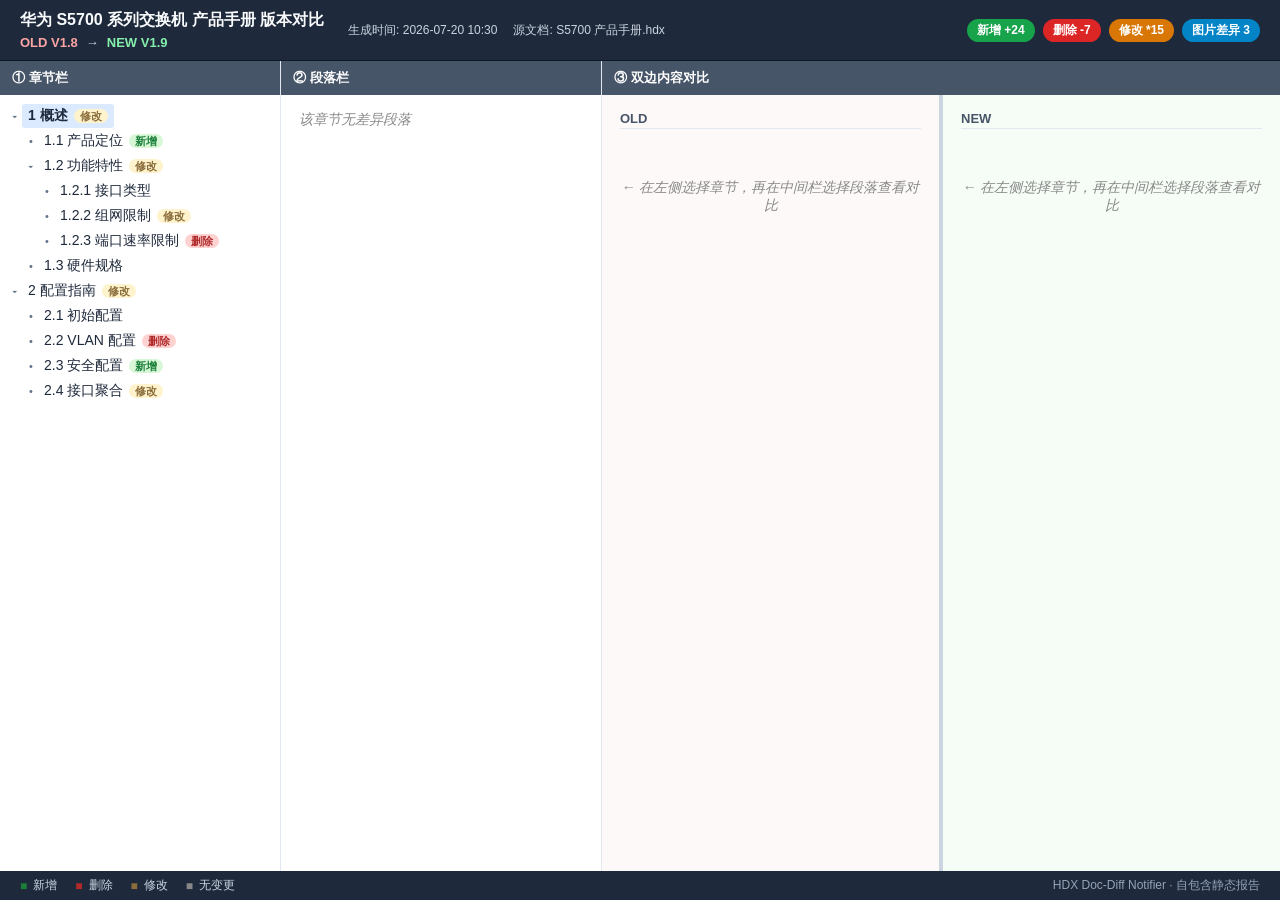
==== report/index.html @ 1964b765 "初始化 HDX 文档版本对比报告骨架 Co-authored-by: factory-droid[bot] <138933559+factory-droid[bot]@users.noreply.gi" ====
<!DOCTYPE html>
<html lang="zh-CN">
<head>
  <meta charset="UTF-8" />
  <meta name="viewport" content="width=device-width, initial-scale=1.0" />
  <title>HDX 文档版本对比报告</title>
  <link rel="stylesheet" href="css/report.css" />
</head>
<body>
  <header class="report-header">
    <div class="report-title">
      <h1 id="report-name">华为 S5700 产品手册 版本对比</h1>
      <div class="versions">
        <span class="version version-old" id="ver-old">OLD V1.8</span>
        <span class="arrow">→</span>
        <span class="version version-new" id="ver-new">NEW V1.9</span>
      </div>
    </div>
    <div class="report-meta">
      <span id="meta-time">生成时间: 2026-07-20 10:30</span>
      <span id="meta-doc">源文档: S5700 产品手册.hdx</span>
    </div>
    <div class="stat-badges" id="stat-badges">
      <span class="badge badge-add">新增 +24</span>
      <span class="badge badge-del">删除 -7</span>
      <span class="badge badge-chg">修改 *15</span>
      <span class="badge badge-img">图片差异 3</span>
    </div>
  </header>

  <main class="layout" id="layout">
    <!-- ① 章节栏 -->
    <aside class="pane pane-tree">
      <div class="pane-header">① 章节栏</div>
      <div class="pane-body">
        <ul class="tree" id="chapter-tree"></ul>
      </div>
      <div class="splitter" data-target="--tree-width"></div>
    </aside>

    <!-- ② 段落栏 -->
    <aside class="pane pane-list">
      <div class="pane-header">② 段落栏</div>
      <div class="pane-body">
        <ul class="paragraph-list" id="paragraph-list"></ul>
      </div>
      <div class="splitter" data-target="--list-width"></div>
    </aside>

    <!-- ③ 双边对比栏 -->
    <section class="pane pane-diff">
      <div class="pane-header">③ 双边内容对比</div>
      <div class="diff-scroll" id="diff-scroll">
        <div class="diff-pane" id="diff-old"></div>
        <div class="diff-divider"></div>
        <div class="diff-pane" id="diff-new"></div>
      </div>
    </section>
  </main>

  <footer class="report-footer">
    <div class="legend">
      <span class="legend-add">新增</span>
      <span class="legend-del">删除</span>
      <span class="legend-chg">修改</span>
      <span class="legend-keep">无变更</span>
    </div>
    <div class="footer-info">HDX Doc-Diff Notifier · 自包含静态报告</div>
  </footer>

  <script src="data/diff-data.js"></script>
  <script src="js/splitter.js"></script>
  <script src="js/scroll-sync.js"></script>
  <script src="js/report.js"></script>
</body>
</html>
---- report/css/report.css ----
* { box-sizing: border-box; margin: 0; padding: 0; }
:root {
  --tree-width: 280px;
  --list-width: 320px;
  --color-add: #1b7f3a;
  --bg-add: #d7f7d7;
  --color-del: #b02a2a;
  --bg-del: #ffd2d2;
  --color-chg: #8a6d3b;
  --bg-chg: #fff3cd;
  --color-keep-text: #888;
  --header-bg: #1e293b;
  --header-fg: #f8fafc;
  --pane-header-bg: #475569;
  --pane-header-fg: #fff;
  --pane-bg: #ffffff;
  --border: #e2e8f0;
  --row-hover: #f1f5f9;
  --active-bg: #dbeafe;
  --active-border: #2563eb;
}

html, body {
  height: 100%;
  font-family: 'Microsoft YaHei', 'PingFang SC', '微軟正黑體', -apple-system, sans-serif;
  font-size: 14px;
  color: #1e293b;
  background: #f8fafc;
}
body {
  display: flex;
  flex-direction: column;
  height: 100vh;
  overflow: hidden;
}

/* ==== Header ==== */
.report-header {
  background: var(--header-bg);
  color: var(--header-fg);
  padding: 10px 20px;
  display: flex;
  align-items: center;
  gap: 24px;
  flex-shrink: 0;
  border-bottom: 1px solid #0f172a;
}
.report-title h1 { font-size: 16px; font-weight: 600; margin-bottom: 4px; }
.versions { display: flex; align-items: center; gap: 8px; font-size: 13px; }
.version-old { color: #fca5a5; font-weight: 600; }
.version-new { color: #86efac; font-weight: 600; }
.arrow { color: #cbd5e1; }
.report-meta { display: flex; gap: 16px; font-size: 12px; color: #cbd5e1; }
.stat-badges { display: flex; gap: 8px; margin-left: auto; }
.badge {
  display: inline-block;
  padding: 3px 10px;
  border-radius: 12px;
  font-size: 12px;
  font-weight: 600;
  color: #fff;
}
.badge-add { background: #16a34a; }
.badge-del { background: #dc2626; }
.badge-chg { background: #d97706; }
.badge-img { background: #0284c7; }

/* ==== 3-col layout ==== */
.layout {
  flex: 1;
  display: grid;
  grid-template-columns: var(--tree-width) var(--list-width) 1fr;
  overflow: hidden;
  min-height: 0;
  background: #e2e8f0;
  gap: 1px;
}
.pane {
  display: flex;
  flex-direction: column;
  background: var(--pane-bg);
  min-width: 0;
  min-height: 0;
  position: relative;
  overflow: hidden;
}
.pane-header {
  background: var(--pane-header-bg);
  color: var(--pane-header-fg);
  padding: 8px 12px;
  font-size: 13px;
  font-weight: 600;
  flex-shrink: 0;
}
.pane-body { flex: 1; overflow: auto; padding: 8px; min-height: 0; }

/* Splitter */
.splitter {
  position: absolute;
  top: 0;
  right: -2px;
  width: 5px;
  height: 100%;
  cursor: col-resize;
  background: transparent;
  z-index: 6;
}
.splitter:hover, .splitter.dragging { background: rgba(59,130,246,0.45); }

/* ==== Chapter tree ==== */
.tree, .tree ul { list-style: none; padding-left: 0; }
.tree ul { padding-left: 16px; }
.tree > ul { padding-left: 0; }
.tree-node { margin: 1px 0; }
.tree-toggle {
  display: inline-block;
  width: 14px;
  text-align: center;
  cursor: pointer;
  color: #64748b;
  font-size: 11px;
  user-select: none;
}
.tree-toggle.empty::before { content: '•'; }
.tree-toggle.expanded::before { content: '▾'; }
.tree-toggle.collapsed::before { content: '▸'; }

.tree-label {
  display: inline-block;
  padding: 3px 6px;
  cursor: pointer;
  border-radius: 3px;
  user-select: none;
}
.tree-label:hover { background: var(--row-hover); }
.tree-label.active { background: var(--active-bg); font-weight: 600; }
.tree-label.has-diff::after {
  content: attr(data-badge);
  margin-left: 6px;
  font-size: 11px;
  padding: 1px 6px;
  border-radius: 8px;
  font-weight: 600;
}
.tree-label.status-add::after { background: var(--bg-add); color: var(--color-add); }
.tree-label.status-del::after { background: var(--bg-del); color: var(--color-del); }
.tree-label.status-chg::after { background: var(--bg-chg); color: var(--color-chg); }

/* ==== Paragraph list ==== */
.paragraph-list { list-style: none; padding: 0; }
.paragraph-item {
  padding: 8px 10px;
  border-radius: 4px;
  cursor: pointer;
  border-left: 3px solid transparent;
  margin-bottom: 4px;
  display: flex;
  align-items: center;
  gap: 6px;
}
.paragraph-item:hover { background: var(--row-hover); }
.paragraph-item.active {
  background: var(--active-bg);
  border-left-color: var(--active-border);
}
.paragraph-type {
  display: inline-block;
  font-size: 10px;
  padding: 1px 6px;
  border-radius: 3px;
  font-weight: 600;
  background: #e2e8f0;
  color: #475569;
  flex-shrink: 0;
}
.paragraph-type.type-heading { background: #fde68a; color: #8a6d3b; }
.paragraph-type.type-text    { background: #dbeafe; color: #1e40af; }
.paragraph-type.type-table   { background: #d4f8d4; color: var(--color-add); }
.paragraph-type.type-image   { background: #f9a8d4; color: #9d174d; }
.paragraph-title { font-size: 13px; flex: 1; }
.paragraph-status {
  font-size: 11px;
  padding: 1px 6px;
  border-radius: 3px;
  font-weight: 600;
  flex-shrink: 0;
}
.paragraph-status.s-add { background: var(--bg-add); color: var(--color-add); }
.paragraph-status.s-del { background: var(--bg-del); color: var(--color-del); }
.paragraph-status.s-chg { background: var(--bg-chg); color: var(--color-chg); }
.paragraph-status.s-keep { background: #e2e8f0; color: var(--color-keep-text); }
.list-empty { color: #888; font-style: italic; padding: 8px 10px; }

/* ==== Diff pane (left/right) ==== */
.pane-diff { display: flex; flex-direction: column; }
.diff-scroll {
  flex: 1;
  display: grid;
  grid-template-columns: 1fr 4px 1fr;
  overflow: hidden;
  min-height: 0;
}
.diff-pane {
  overflow-y: auto;
  padding: 14px 18px;
  height: 100%;
  background: #fff;
}
#diff-old { background: #fef9f9; }
#diff-new { background: #f6fdf6; }
.diff-divider { background: #cbd5e1; }
.diff-pane-title {
  font-weight: 600;
  font-size: 13px;
  margin-bottom: 10px;
  color: #475569;
  position: sticky;
  top: -14px;
  background: #fff;
  padding: 2px 0;
  border-bottom: 1px solid var(--border);
  z-index: 3;
}
#diff-old .diff-pane-title { background: #fef9f9; }
#diff-new .diff-pane-title { background: #f6fdf6; }

.diff-empty {
  color: var(--color-keep-text);
  font-style: italic;
  text-align: center;
  padding: 40px 0;
}
.diff-block {
  margin-bottom: 14px;
  padding: 12px;
  border: 1px solid var(--border);
  border-radius: 4px;
  background: #fff;
}
.diff-block.type-heading { background: #fffdf0; border-color: #fde68a; }
.diff-block.type-table  { background: #f6fdf6; border-color: #bbf7d0; }
.diff-block.type-image  { background: #fdf2f8; border-color: #f9a8d4; }
.diff-block.type-text   { background: #fff; }
.diff-block-meta {
  font-size: 11px;
  color: #64748b;
  margin-bottom: 8px;
  padding-bottom: 6px;
  border-bottom: 1px dashed var(--border);
}
.diff-block-meta strong { color: #475569; }

/* Heading rendered diff */
h3.diff-h { font-size: 16px; margin: 4px 0; line-height: 1.5; }
h4.diff-h { font-size: 14px; margin: 4px 0; }
p.diff-p { margin: 6px 0; line-height: 1.6; }

/* Inline diff highlights */
.add { background: var(--bg-add); color: var(--color-add); border-radius: 2px; }
.del { background: var(--bg-del); color: var(--color-del); text-decoration: line-through; border-radius: 2px; }
.chg { background: var(--bg-chg); color: var(--color-chg); border-radius: 2px; }

/* Tables */
table.data-table {
  border-collapse: collapse;
  width: 100%;
  font-size: 12px;
  margin: 6px 0;
}
table.data-table caption {
  text-align: left;
  font-weight: 600;
  margin-bottom: 4px;
  color: #475569;
  font-size: 13px;
}
table.data-table th, table.data-table td {
  border: 1px solid var(--border);
  padding: 5px 8px;
  text-align: left;
  vertical-align: top;
}
table.data-table th { background: #f1f5f9; font-weight: 600; }
td.cell-add { background: var(--bg-add); }
td.cell-del { background: var(--bg-del); }
td.cell-chg { background: var(--bg-chg); }
td.cell-empty { color: #cbd5e1; text-align: center; font-style: italic; }

/* Image block */
.image-block { text-align: center; }
.image-block img {
  max-width: 100%;
  border: 1px solid var(--border);
  border-radius: 4px;
  display: block;
  margin: 0 auto;
}
.image-caption { font-size: 12px; color: #64748b; margin-top: 6px; }
.image-tag-row { margin-top: 8px; display: flex; justify-content: center; gap: 8px; }
.image-status {
  display: inline-block;
  padding: 2px 10px;
  border-radius: 12px;
  font-size: 11px;
  font-weight: 600;
  color: #fff;
}
.image-status.s-chg { background: #d97706; }
.image-status.s-add { background: #16a34a; }
.image-status.s-del { background: #dc2626; }
.image-status.s-keep { background: #94a3b8; }
.image-hash { font-size: 10px; font-family: monospace; color: #94a3b8; }

/* Footer */
.report-footer {
  background: #1e293b;
  color: #cbd5e1;
  padding: 6px 20px;
  font-size: 12px;
  display: flex;
  align-items: center;
  gap: 16px;
  flex-shrink: 0;
}
.legend { display: flex; gap: 18px; }
.legend span { display: inline-flex; align-items: center; gap: 4px; }
.legend-add::before   { content: '■'; color: var(--color-add); margin-right: 2px; }
.legend-del::before   { content: '■'; color: var(--color-del); margin-right: 2px; }
.legend-chg::before   { content: '■'; color: var(--color-chg); margin-right: 2px; }
.legend-keep::before  { content: '■'; color: var(--color-keep-text); margin-right: 2px; }
.footer-info { margin-left: auto; color: #94a3b8; }

/* Scrollbar */
::-webkit-scrollbar { width: 8px; height: 8px; }
::-webkit-scrollbar-thumb { background: #cbd5e1; border-radius: 4px; }
::-webkit-scrollbar-thumb:hover { background: #94a3b8; }
::-webkit-scrollbar-track { background: transparent; }
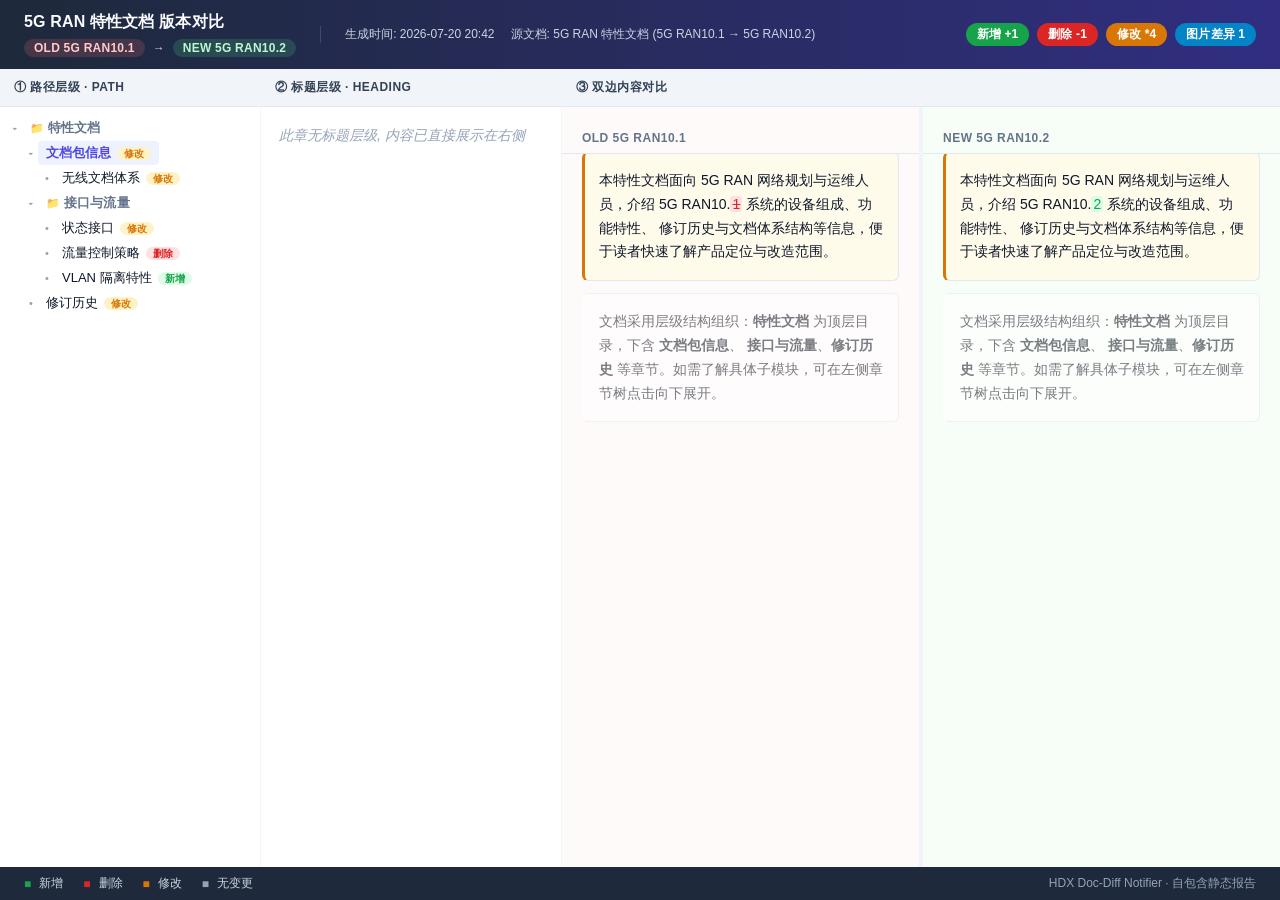
==== commit 46efe509: "新增解析与报告生成端到端管线 - scripts/generate_report.py: 解析 OLD/NEW 章节 JSON, 过滤版本前缀, 按章节 path 构建树, 用 difflib 做块级" ====
--- a/report/index.html
+++ b/report/index.html
@@ -31,7 +31,7 @@
   <main class="layout" id="layout">
     <!-- ① 章节栏 -->
     <aside class="pane pane-tree">
-      <div class="pane-header">① 章节栏</div>
+      <div class="pane-header">① 路径层级 · Path</div>
       <div class="pane-body">
         <ul class="tree" id="chapter-tree"></ul>
       </div>
@@ -40,7 +40,7 @@
 
     <!-- ② 段落栏 -->
     <aside class="pane pane-list">
-      <div class="pane-header">② 段落栏</div>
+      <div class="pane-header">② 标题层级 · Heading</div>
       <div class="pane-body">
         <ul class="paragraph-list" id="paragraph-list"></ul>
       </div>
--- a/report/css/report.css
+++ b/report/css/report.css
@@ -1,31 +1,53 @@
 * { box-sizing: border-box; margin: 0; padding: 0; }
 :root {
-  --tree-width: 280px;
-  --list-width: 320px;
-  --color-add: #1b7f3a;
-  --bg-add: #d7f7d7;
-  --color-del: #b02a2a;
-  --bg-del: #ffd2d2;
-  --color-chg: #8a6d3b;
-  --bg-chg: #fff3cd;
-  --color-keep-text: #888;
-  --header-bg: #1e293b;
+  /* Column widths (updated by splitter) */
+  --tree-width: 260px;
+  --list-width: 300px;
+
+  /* Accent */
+  --accent: #4f46e5;
+  --accent-soft: #eef2ff;
+  --accent-border: #6366f1;
+
+  /* Surfaces */
+  --surface: #ffffff;
+  --surface-alt: #f8fafc;
+  --surface-soft: #f1f5f9;
+  --border: #e2e8f0;
+  --border-soft: #eef2f7;
+  --hover: #f8fafc;
+  --active: #eef2ff;
+  --text: #0f172a;
+  --text-muted: #64748b;
+  --text-soft: #94a3b8;
+
+  /* Status palette */
+  --c-add: #16a34a;
+  --bg-add: #dcfce7;
+  --bg-add-soft: #f0fdf4;
+  --c-del: #dc2626;
+  --bg-del: #fee2e2;
+  --bg-del-soft: #fef2f2;
+  --c-chg: #d97706;
+  --bg-chg: #fef3c7;
+  --bg-chg-soft: #fffbeb;
+  --c-keep: #94a3b8;
+  --bg-keep: #f1f5f9;
+
+  /* Header / footer */
+  --header-bg: linear-gradient(90deg, #1e293b 0%, #312e81 100%);
   --header-fg: #f8fafc;
-  --pane-header-bg: #475569;
-  --pane-header-fg: #fff;
-  --pane-bg: #ffffff;
-  --border: #e2e8f0;
-  --row-hover: #f1f5f9;
-  --active-bg: #dbeafe;
-  --active-border: #2563eb;
+  --pane-header-bg: #f1f5f9;
+  --pane-header-fg: #334155;
 }
 
 html, body {
   height: 100%;
-  font-family: 'Microsoft YaHei', 'PingFang SC', '微軟正黑體', -apple-system, sans-serif;
+  font-family: 'Microsoft YaHei', 'PingFang SC', '微軟正黑體', -apple-system, BlinkMacSystemFont, sans-serif;
   font-size: 14px;
-  color: #1e293b;
-  background: #f8fafc;
+  color: var(--text);
+  background: var(--surface-alt);
+  -webkit-font-smoothing: antialiased;
 }
 body {
   display: flex;
@@ -38,27 +60,52 @@
 .report-header {
   background: var(--header-bg);
   color: var(--header-fg);
-  padding: 10px 20px;
+  padding: 12px 24px;
   display: flex;
   align-items: center;
   gap: 24px;
   flex-shrink: 0;
-  border-bottom: 1px solid #0f172a;
-}
-.report-title h1 { font-size: 16px; font-weight: 600; margin-bottom: 4px; }
-.versions { display: flex; align-items: center; gap: 8px; font-size: 13px; }
-.version-old { color: #fca5a5; font-weight: 600; }
-.version-new { color: #86efac; font-weight: 600; }
+  box-shadow: 0 1px 0 rgba(15, 23, 42, 0.08);
+}
+.report-title { min-width: 0; }
+.report-title h1 {
+  font-size: 16px;
+  font-weight: 600;
+  margin-bottom: 6px;
+  letter-spacing: 0.01em;
+}
+.versions {
+  display: inline-flex;
+  align-items: center;
+  gap: 8px;
+  font-size: 12px;
+}
+.version-old, .version-new {
+  padding: 2px 10px;
+  border-radius: 12px;
+  font-weight: 600;
+  letter-spacing: 0.02em;
+}
+.version-old { background: rgba(248, 113, 113, 0.18); color: #fecaca; }
+.version-new { background: rgba(74, 222, 128, 0.18); color: #bbf7d0; }
 .arrow { color: #cbd5e1; }
-.report-meta { display: flex; gap: 16px; font-size: 12px; color: #cbd5e1; }
+.report-meta {
+  display: flex;
+  gap: 16px;
+  font-size: 12px;
+  color: #cbd5e1;
+  border-left: 1px solid rgba(248, 250, 252, 0.15);
+  padding-left: 24px;
+}
 .stat-badges { display: flex; gap: 8px; margin-left: auto; }
 .badge {
   display: inline-block;
-  padding: 3px 10px;
+  padding: 3px 11px;
   border-radius: 12px;
   font-size: 12px;
   font-weight: 600;
   color: #fff;
+  letter-spacing: 0.01em;
 }
 .badge-add { background: #16a34a; }
 .badge-del { background: #dc2626; }
@@ -72,13 +119,13 @@
   grid-template-columns: var(--tree-width) var(--list-width) 1fr;
   overflow: hidden;
   min-height: 0;
-  background: #e2e8f0;
+  background: var(--surface-soft);
   gap: 1px;
 }
 .pane {
   display: flex;
   flex-direction: column;
-  background: var(--pane-bg);
+  background: var(--surface);
   min-width: 0;
   min-height: 0;
   position: relative;
@@ -87,10 +134,13 @@
 .pane-header {
   background: var(--pane-header-bg);
   color: var(--pane-header-fg);
-  padding: 8px 12px;
-  font-size: 13px;
-  font-weight: 600;
+  padding: 10px 14px;
+  font-size: 12px;
+  font-weight: 600;
+  letter-spacing: 0.04em;
+  text-transform: uppercase;
   flex-shrink: 0;
+  border-bottom: 1px solid var(--border);
 }
 .pane-body { flex: 1; overflow: auto; padding: 8px; min-height: 0; }
 
@@ -105,7 +155,7 @@
   background: transparent;
   z-index: 6;
 }
-.splitter:hover, .splitter.dragging { background: rgba(59,130,246,0.45); }
+.splitter:hover, .splitter.dragging { background: rgba(99, 102, 241, 0.5); }
 
 /* ==== Chapter tree ==== */
 .tree, .tree ul { list-style: none; padding-left: 0; }
@@ -117,79 +167,95 @@
   width: 14px;
   text-align: center;
   cursor: pointer;
-  color: #64748b;
+  color: var(--text-soft);
   font-size: 11px;
   user-select: none;
 }
 .tree-toggle.empty::before { content: '•'; }
 .tree-toggle.expanded::before { content: '▾'; }
 .tree-toggle.collapsed::before { content: '▸'; }
-
 .tree-label {
   display: inline-block;
-  padding: 3px 6px;
+  padding: 3px 8px;
   cursor: pointer;
-  border-radius: 3px;
+  border-radius: 4px;
   user-select: none;
-}
-.tree-label:hover { background: var(--row-hover); }
-.tree-label.active { background: var(--active-bg); font-weight: 600; }
+  font-size: 13px;
+  transition: background 0.12s;
+}
+.tree-label:hover { background: var(--hover); }
+.tree-label.active {
+  background: var(--accent-soft);
+  font-weight: 600;
+  color: var(--accent);
+}
+/* bridge (folder-like) nodes: 仅做层级展示, 不响应点击 */
+.tree-label.tree-bridge {
+  font-weight: 600;
+  color: var(--text-muted);
+  letter-spacing: 0.02em;
+  cursor: default;
+}
+.tree-label.tree-bridge:hover { background: transparent; }
+.tree-label.tree-bridge::before {
+  content: '📁\00a0';
+  font-size: 11px;
+}
 .tree-label.has-diff::after {
   content: attr(data-badge);
   margin-left: 6px;
-  font-size: 11px;
-  padding: 1px 6px;
-  border-radius: 8px;
-  font-weight: 600;
-}
-.tree-label.status-add::after { background: var(--bg-add); color: var(--color-add); }
-.tree-label.status-del::after { background: var(--bg-del); color: var(--color-del); }
-.tree-label.status-chg::after { background: var(--bg-chg); color: var(--color-chg); }
-
-/* ==== Paragraph list ==== */
+  font-size: 10px;
+  padding: 1px 7px;
+  border-radius: 9px;
+  font-weight: 600;
+  letter-spacing: 0.02em;
+}
+.tree-label.status-add::after { background: var(--bg-add); color: var(--c-add); }
+.tree-label.status-del::after { background: var(--bg-del); color: var(--c-del); }
+.tree-label.status-chg::after { background: var(--bg-chg); color: var(--c-chg); }
+
+/* ==== Paragraph list (hierarchical by heading level) ==== */
 .paragraph-list { list-style: none; padding: 0; }
 .paragraph-item {
-  padding: 8px 10px;
-  border-radius: 4px;
+  padding: 6px 10px 6px 8px;
+  border-radius: 5px;
   cursor: pointer;
   border-left: 3px solid transparent;
-  margin-bottom: 4px;
+  margin-bottom: 2px;
   display: flex;
   align-items: center;
-  gap: 6px;
-}
-.paragraph-item:hover { background: var(--row-hover); }
+  gap: 8px;
+  transition: background 0.12s, border-color 0.12s;
+}
+.paragraph-item:hover { background: var(--hover); }
 .paragraph-item.active {
-  background: var(--active-bg);
-  border-left-color: var(--active-border);
-}
-.paragraph-type {
-  display: inline-block;
+  background: var(--accent-soft);
+  border-left-color: var(--accent-border);
+}
+.paragraph-item.is-heading { font-weight: 600; }
+.paragraph-item.is-heading .paragraph-title { font-size: 13px; color: var(--text); }
+.paragraph-item .paragraph-title { font-size: 13px; color: var(--text-muted); flex: 1; min-width: 0; overflow: hidden; text-overflow: ellipsis; white-space: nowrap; }
+.paragraph-item.s-keep { opacity: 0.55; }
+.paragraph-item.s-keep.active { opacity: 1; }
+.paragraph-item.s-keep .paragraph-title { color: var(--text-soft); }
+.paragraph-item.s-add { background: var(--bg-add-soft); }
+.paragraph-item.s-del { background: var(--bg-del-soft); }
+.paragraph-item.s-chg { background: var(--bg-chg-soft); }
+.paragraph-item.s-add .paragraph-title { color: var(--c-add); }
+.paragraph-item.s-del .paragraph-title { color: var(--c-del); }
+.paragraph-item.s-chg .paragraph-title { color: var(--c-chg); }
+.paragraph-status {
   font-size: 10px;
-  padding: 1px 6px;
-  border-radius: 3px;
-  font-weight: 600;
-  background: #e2e8f0;
-  color: #475569;
+  padding: 1px 7px;
+  border-radius: 9px;
+  font-weight: 600;
   flex-shrink: 0;
-}
-.paragraph-type.type-heading { background: #fde68a; color: #8a6d3b; }
-.paragraph-type.type-text    { background: #dbeafe; color: #1e40af; }
-.paragraph-type.type-table   { background: #d4f8d4; color: var(--color-add); }
-.paragraph-type.type-image   { background: #f9a8d4; color: #9d174d; }
-.paragraph-title { font-size: 13px; flex: 1; }
-.paragraph-status {
-  font-size: 11px;
-  padding: 1px 6px;
-  border-radius: 3px;
-  font-weight: 600;
-  flex-shrink: 0;
-}
-.paragraph-status.s-add { background: var(--bg-add); color: var(--color-add); }
-.paragraph-status.s-del { background: var(--bg-del); color: var(--color-del); }
-.paragraph-status.s-chg { background: var(--bg-chg); color: var(--color-chg); }
-.paragraph-status.s-keep { background: #e2e8f0; color: var(--color-keep-text); }
-.list-empty { color: #888; font-style: italic; padding: 8px 10px; }
+  letter-spacing: 0.02em;
+}
+.paragraph-status.s-add { background: var(--c-add); color: #fff; }
+.paragraph-status.s-del { background: var(--c-del); color: #fff; }
+.paragraph-status.s-chg { background: var(--c-chg); color: #fff; }
+.list-empty { color: var(--text-soft); font-style: italic; padding: 12px 10px; }
 
 /* ==== Diff pane (left/right) ==== */
 .pane-diff { display: flex; flex-direction: column; }
@@ -202,132 +268,160 @@
 }
 .diff-pane {
   overflow-y: auto;
-  padding: 14px 18px;
+  padding: 16px 20px;
   height: 100%;
   background: #fff;
 }
-#diff-old { background: #fef9f9; }
-#diff-new { background: #f6fdf6; }
-.diff-divider { background: #cbd5e1; }
+#diff-old { background: #fefafa; }
+#diff-new { background: #f7fdf7; }
+.diff-divider { background: var(--surface-soft); }
 .diff-pane-title {
   font-weight: 600;
-  font-size: 13px;
-  margin-bottom: 10px;
-  color: #475569;
+  font-size: 12px;
+  margin: -16px -20px 14px;
+  padding: 8px 20px;
+  color: var(--text-muted);
   position: sticky;
-  top: -14px;
+  top: 0;
   background: #fff;
-  padding: 2px 0;
   border-bottom: 1px solid var(--border);
+  letter-spacing: 0.04em;
+  text-transform: uppercase;
   z-index: 3;
 }
-#diff-old .diff-pane-title { background: #fef9f9; }
-#diff-new .diff-pane-title { background: #f6fdf6; }
-
+#diff-old .diff-pane-title { background: #fefafa; }
+#diff-new .diff-pane-title { background: #f7fdf7; }
 .diff-empty {
-  color: var(--color-keep-text);
+  color: var(--text-soft);
   font-style: italic;
   text-align: center;
-  padding: 40px 0;
+  padding: 24px 12px;
+  font-size: 12px;
 }
 .diff-block {
-  margin-bottom: 14px;
-  padding: 12px;
+  margin-bottom: 12px;
+  padding: 12px 14px;
   border: 1px solid var(--border);
-  border-radius: 4px;
+  border-radius: 6px;
   background: #fff;
-}
-.diff-block.type-heading { background: #fffdf0; border-color: #fde68a; }
-.diff-block.type-table  { background: #f6fdf6; border-color: #bbf7d0; }
-.diff-block.type-image  { background: #fdf2f8; border-color: #f9a8d4; }
-.diff-block.type-text   { background: #fff; }
-.diff-block-meta {
-  font-size: 11px;
-  color: #64748b;
-  margin-bottom: 8px;
-  padding-bottom: 6px;
-  border-bottom: 1px dashed var(--border);
-}
-.diff-block-meta strong { color: #475569; }
+  transition: opacity 0.15s, box-shadow 0.15s;
+}
+.diff-block.type-heading { padding: 8px 14px; background: transparent; border-color: transparent; border-radius: 0; }
+.diff-block.type-heading.h-level-2 { margin-top: 18px; margin-bottom: 6px; }
+.diff-block.type-heading.h-level-3 { margin-top: 12px; margin-bottom: 4px; }
+.diff-block.type-list   { background: #fafbff; border-color: #e0e7ff; }
+.diff-block.type-table  { padding: 10px; }
+.diff-block.type-image  { padding: 10px; background: #fdfdff; }
+.diff-block.status-add  { border-left: 3px solid var(--c-add); background: var(--bg-add-soft); }
+.diff-block.status-del  { border-left: 3px solid var(--c-del); background: var(--bg-del-soft); }
+.diff-block.status-chg  { border-left: 3px solid var(--c-chg); background: var(--bg-chg-soft); }
+.diff-block.status-keep { border-left: 3px solid transparent; }
+.diff-block.context { opacity: 0.55; filter: saturate(0.7); }
+.diff-block.focused {
+  opacity: 1 !important;
+  filter: none !important;
+  box-shadow: 0 0 0 2px var(--accent), 0 4px 12px rgba(79, 70, 229, 0.18) !important;
+  z-index: 1;
+}
 
 /* Heading rendered diff */
-h3.diff-h { font-size: 16px; margin: 4px 0; line-height: 1.5; }
-h4.diff-h { font-size: 14px; margin: 4px 0; }
-p.diff-p { margin: 6px 0; line-height: 1.6; }
+h2.diff-h { font-size: 18px; font-weight: 600; margin: 0 0 2px; line-height: 1.5; color: var(--text); }
+h3.diff-h { font-size: 15px; font-weight: 600; margin: 0 0 2px; line-height: 1.5; color: var(--text); }
+h4.diff-h { font-size: 14px; font-weight: 600; margin: 0 0 2px; line-height: 1.5; color: var(--text); }
+p.diff-p { margin: 4px 0; line-height: 1.7; color: var(--text); }
 
 /* Inline diff highlights */
-.add { background: var(--bg-add); color: var(--color-add); border-radius: 2px; }
-.del { background: var(--bg-del); color: var(--color-del); text-decoration: line-through; border-radius: 2px; }
-.chg { background: var(--bg-chg); color: var(--color-chg); border-radius: 2px; }
+.add { background: var(--bg-add); color: var(--c-add); border-radius: 2px; padding: 0 2px; }
+.del { background: var(--bg-del); color: var(--c-del); text-decoration: line-through; border-radius: 2px; padding: 0 2px; }
+.chg { background: var(--bg-chg); color: var(--c-chg); border-radius: 2px; padding: 0 2px; }
 
 /* Tables */
 table.data-table {
   border-collapse: collapse;
   width: 100%;
   font-size: 12px;
-  margin: 6px 0;
+  margin: 4px 0;
+  background: #fff;
 }
 table.data-table caption {
   text-align: left;
   font-weight: 600;
-  margin-bottom: 4px;
-  color: #475569;
-  font-size: 13px;
+  margin-bottom: 6px;
+  color: var(--text-muted);
+  font-size: 12px;
+  padding: 0 2px;
 }
 table.data-table th, table.data-table td {
   border: 1px solid var(--border);
-  padding: 5px 8px;
+  padding: 6px 9px;
   text-align: left;
   vertical-align: top;
-}
-table.data-table th { background: #f1f5f9; font-weight: 600; }
-td.cell-add { background: var(--bg-add); }
-td.cell-del { background: var(--bg-del); }
-td.cell-chg { background: var(--bg-chg); }
-td.cell-empty { color: #cbd5e1; text-align: center; font-style: italic; }
+  line-height: 1.5;
+}
+table.data-table th {
+  background: var(--surface-soft);
+  font-weight: 600;
+  color: var(--text);
+}
+td.cell-add { background: var(--bg-add); color: var(--c-add); }
+td.cell-del { background: var(--bg-del); color: var(--c-del); }
+td.cell-chg { background: var(--bg-chg); color: var(--c-chg); }
+td.cell-empty { color: var(--text-soft); text-align: center; font-style: italic; }
+
+/* Lists (ordered/unordered) inside diff blocks */
+ul.data-list, ol.data-list {
+  margin: 4px 0 4px 22px;
+  padding-left: 0;
+}
+ul.data-list > li, ol.data-list > li {
+  margin: 3px 0;
+  line-height: 1.65;
+  color: var(--text);
+}
 
 /* Image block */
 .image-block { text-align: center; }
 .image-block img {
   max-width: 100%;
   border: 1px solid var(--border);
-  border-radius: 4px;
+  border-radius: 5px;
   display: block;
   margin: 0 auto;
-}
-.image-caption { font-size: 12px; color: #64748b; margin-top: 6px; }
-.image-tag-row { margin-top: 8px; display: flex; justify-content: center; gap: 8px; }
+  box-shadow: 0 1px 3px rgba(15, 23, 42, 0.06);
+}
+.image-caption { font-size: 12px; color: var(--text-muted); margin-top: 6px; }
+.image-tag-row { margin-top: 6px; display: flex; justify-content: center; gap: 8px; align-items: center; }
 .image-status {
   display: inline-block;
-  padding: 2px 10px;
-  border-radius: 12px;
+  padding: 2px 11px;
+  border-radius: 11px;
   font-size: 11px;
   font-weight: 600;
   color: #fff;
 }
-.image-status.s-chg { background: #d97706; }
-.image-status.s-add { background: #16a34a; }
-.image-status.s-del { background: #dc2626; }
-.image-status.s-keep { background: #94a3b8; }
-.image-hash { font-size: 10px; font-family: monospace; color: #94a3b8; }
+.image-status.s-chg { background: var(--c-chg); }
+.image-status.s-add { background: var(--c-add); }
+.image-status.s-del { background: var(--c-del); }
+.image-status.s-keep { background: var(--c-keep); }
+.image-hash { font-size: 10px; font-family: ui-monospace, Menlo, monospace; color: var(--text-soft); }
 
 /* Footer */
 .report-footer {
   background: #1e293b;
   color: #cbd5e1;
-  padding: 6px 20px;
+  padding: 8px 24px;
   font-size: 12px;
   display: flex;
   align-items: center;
   gap: 16px;
   flex-shrink: 0;
 }
-.legend { display: flex; gap: 18px; }
+.legend { display: flex; gap: 20px; }
 .legend span { display: inline-flex; align-items: center; gap: 4px; }
-.legend-add::before   { content: '■'; color: var(--color-add); margin-right: 2px; }
-.legend-del::before   { content: '■'; color: var(--color-del); margin-right: 2px; }
-.legend-chg::before   { content: '■'; color: var(--color-chg); margin-right: 2px; }
-.legend-keep::before  { content: '■'; color: var(--color-keep-text); margin-right: 2px; }
+.legend-add::before   { content: '■'; color: var(--c-add); margin-right: 4px; }
+.legend-del::before   { content: '■'; color: var(--c-del); margin-right: 4px; }
+.legend-chg::before   { content: '■'; color: var(--c-chg); margin-right: 4px; }
+.legend-keep::before  { content: '■'; color: var(--c-keep); margin-right: 4px; }
 .footer-info { margin-left: auto; color: #94a3b8; }
 
 /* Scrollbar */
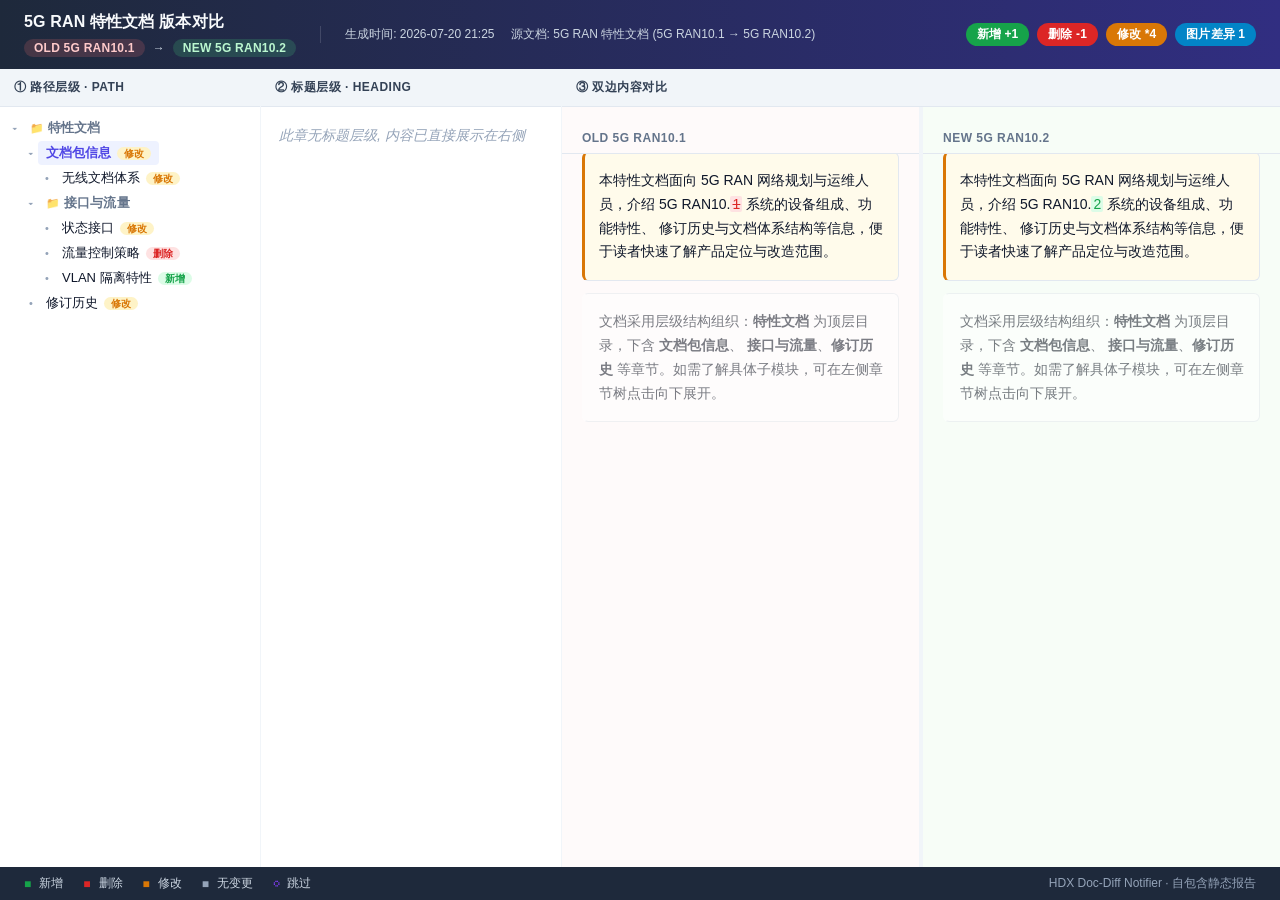
==== commit d7903d4b: "新增调试日志/过滤配置/独立输出目录/缺失容错四项增强 Co-authored-by: factory-droid[bot] <138933559+factory-droid[bot]@users.n" ====
--- a/report/index.html
+++ b/report/index.html
@@ -64,6 +64,7 @@
       <span class="legend-del">删除</span>
       <span class="legend-chg">修改</span>
       <span class="legend-keep">无变更</span>
+      <span class="legend-skip">跳过</span>
     </div>
     <div class="footer-info">HDX Doc-Diff Notifier · 自包含静态报告</div>
   </footer>
--- a/report/css/report.css
+++ b/report/css/report.css
@@ -33,6 +33,9 @@
   --bg-chg-soft: #fffbeb;
   --c-keep: #94a3b8;
   --bg-keep: #f1f5f9;
+  --c-skip: #7c3aed;
+  --bg-skip: #ede9fe;
+  --bg-skip-soft: #f5f3ff;
 
   /* Header / footer */
   --header-bg: linear-gradient(90deg, #1e293b 0%, #312e81 100%);
@@ -213,6 +216,12 @@
 .tree-label.status-add::after { background: var(--bg-add); color: var(--c-add); }
 .tree-label.status-del::after { background: var(--bg-del); color: var(--c-del); }
 .tree-label.status-chg::after { background: var(--bg-chg); color: var(--c-chg); }
+/* skip 状态: 保留层级展示, 紫色虚线左边框 + 浅紫底 */
+.tree-label.status-skip::after { background: var(--bg-skip); color: var(--c-skip); }
+.tree-label.status-skip {
+  border-left: 3px dashed var(--c-skip);
+  padding-left: 5px;
+}
 
 /* ==== Paragraph list (hierarchical by heading level) ==== */
 .paragraph-list { list-style: none; padding: 0; }
@@ -241,9 +250,11 @@
 .paragraph-item.s-add { background: var(--bg-add-soft); }
 .paragraph-item.s-del { background: var(--bg-del-soft); }
 .paragraph-item.s-chg { background: var(--bg-chg-soft); }
+.paragraph-item.s-skip { background: var(--bg-skip-soft); border-left: 3px dashed var(--c-skip); }
 .paragraph-item.s-add .paragraph-title { color: var(--c-add); }
 .paragraph-item.s-del .paragraph-title { color: var(--c-del); }
 .paragraph-item.s-chg .paragraph-title { color: var(--c-chg); }
+.paragraph-item.s-skip .paragraph-title { color: var(--c-skip); }
 .paragraph-status {
   font-size: 10px;
   padding: 1px 7px;
@@ -255,6 +266,7 @@
 .paragraph-status.s-add { background: var(--c-add); color: #fff; }
 .paragraph-status.s-del { background: var(--c-del); color: #fff; }
 .paragraph-status.s-chg { background: var(--c-chg); color: #fff; }
+.paragraph-status.s-skip { background: var(--c-skip); color: #fff; }
 .list-empty { color: var(--text-soft); font-style: italic; padding: 12px 10px; }
 
 /* ==== Diff pane (left/right) ==== */
@@ -316,6 +328,7 @@
 .diff-block.status-del  { border-left: 3px solid var(--c-del); background: var(--bg-del-soft); }
 .diff-block.status-chg  { border-left: 3px solid var(--c-chg); background: var(--bg-chg-soft); }
 .diff-block.status-keep { border-left: 3px solid transparent; }
+.diff-block.status-skip { border-left: 3px dashed var(--c-skip); background: var(--bg-skip-soft); opacity: 0.75; }
 .diff-block.context { opacity: 0.55; filter: saturate(0.7); }
 .diff-block.focused {
   opacity: 1 !important;
@@ -403,6 +416,7 @@
 .image-status.s-add { background: var(--c-add); }
 .image-status.s-del { background: var(--c-del); }
 .image-status.s-keep { background: var(--c-keep); }
+.image-status.s-skip { background: var(--c-skip); }
 .image-hash { font-size: 10px; font-family: ui-monospace, Menlo, monospace; color: var(--text-soft); }
 
 /* Footer */
@@ -422,6 +436,7 @@
 .legend-del::before   { content: '■'; color: var(--c-del); margin-right: 4px; }
 .legend-chg::before   { content: '■'; color: var(--c-chg); margin-right: 4px; }
 .legend-keep::before  { content: '■'; color: var(--c-keep); margin-right: 4px; }
+.legend-skip::before  { content: '◌'; color: var(--c-skip); margin-right: 4px; font-weight: bold; }
 .footer-info { margin-left: auto; color: #94a3b8; }
 
 /* Scrollbar */
